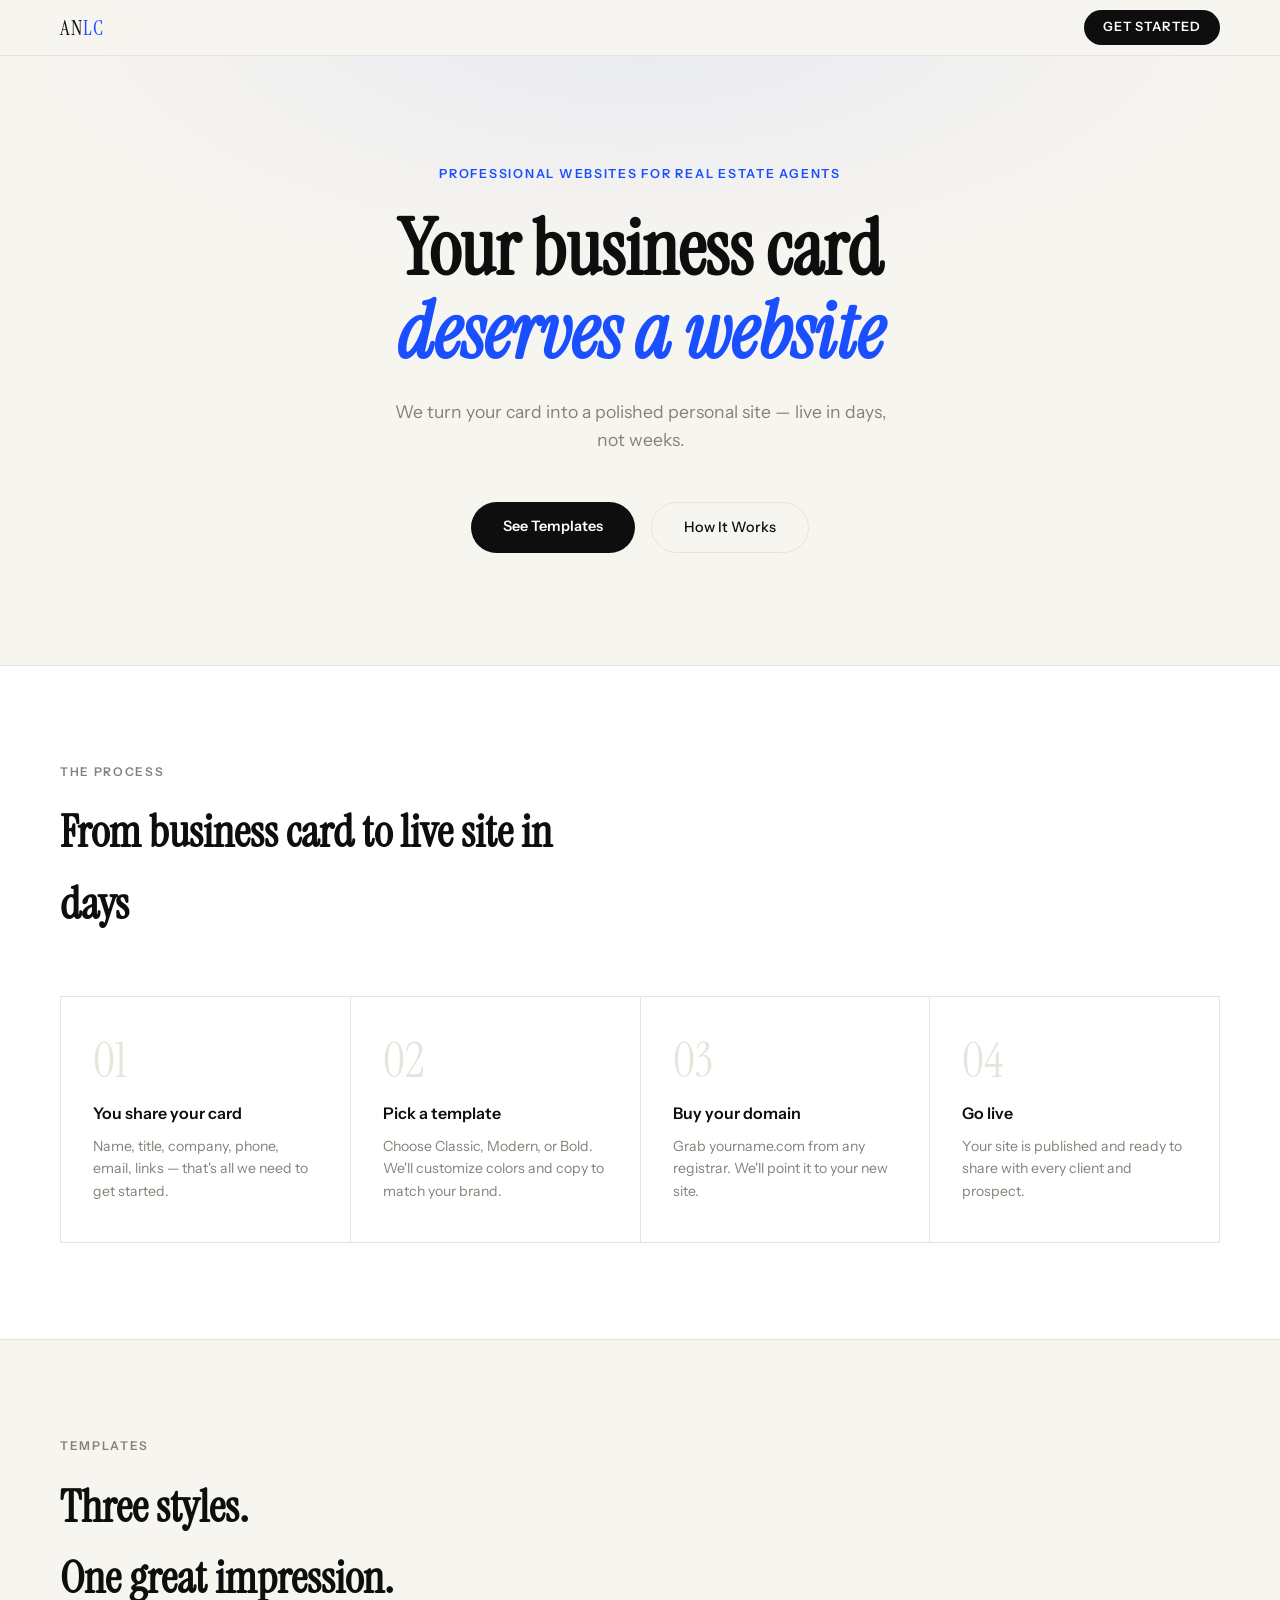
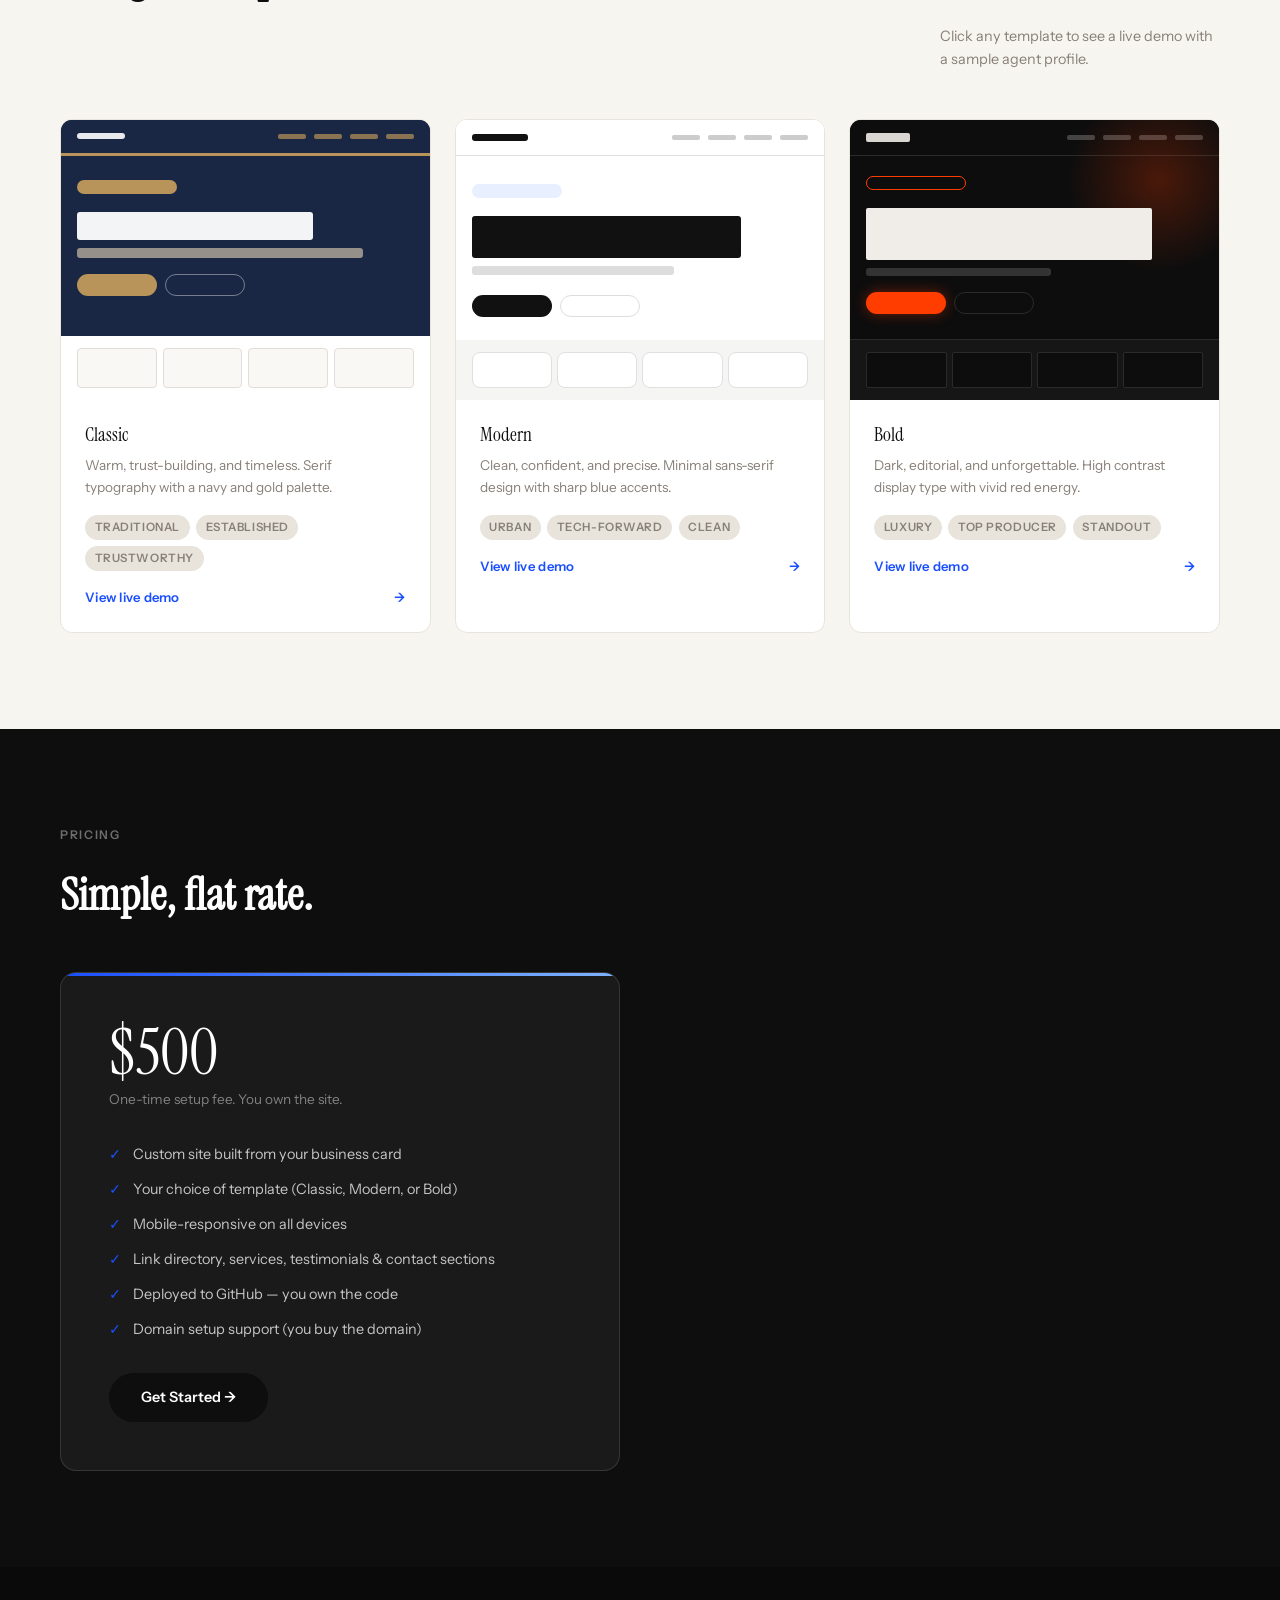
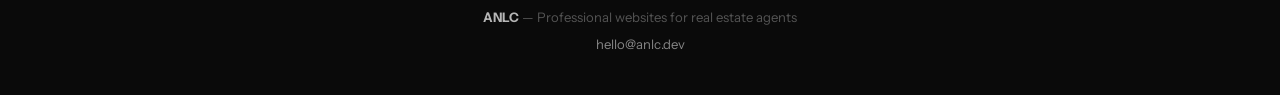
==== index.html @ 74a97481 "Add files via upload" ====
<!DOCTYPE html>
<html lang="en">
<head>
  <meta charset="UTF-8" />
  <meta name="viewport" content="width=device-width, initial-scale=1.0" />
  <title>ANLC — Professional Websites for Real Estate Agents</title>
  <link rel="preconnect" href="https://fonts.googleapis.com" />
  <link rel="stylesheet" href="https://fonts.googleapis.com/css2?family=Instrument+Serif:ital@0;1&family=Instrument+Sans:wght@400;500;600&display=swap" />
  <style>
    *, *::before, *::after { box-sizing: border-box; margin: 0; padding: 0; }
    html { scroll-behavior: smooth; }

    :root {
      --ink:     #0e0e0e;
      --paper:   #f7f5f0;
      --mid:     #e8e4dc;
      --muted:   #888078;
      --accent:  #1a4fff;
      --f-serif: 'Instrument Serif', Georgia, serif;
      --f-sans:  'Instrument Sans', system-ui, sans-serif;
      --max:     1160px;
    }

    body {
      background: var(--paper);
      color: var(--ink);
      font-family: var(--f-sans);
      font-size: 16px;
      line-height: 1.6;
    }

    /* ── NAV ─────────────────────────────────────────────── */
    nav {
      position: fixed; top: 0; left: 0; right: 0; z-index: 50;
      background: rgba(247,245,240,.92);
      backdrop-filter: blur(12px);
      border-bottom: 1px solid var(--mid);
      height: 56px;
      display: flex; align-items: center;
      padding: 0 2rem;
    }
    .nav-inner {
      max-width: var(--max); margin: 0 auto; width: 100%;
      display: flex; align-items: center; justify-content: space-between;
    }
    .logo {
      font-family: var(--f-serif);
      font-size: 1.3rem;
      letter-spacing: .04em;
      color: var(--ink);
    }
    .logo span { color: var(--accent); }
    .nav-cta {
      background: var(--ink);
      color: #fff;
      font-size: .8rem;
      font-weight: 600;
      letter-spacing: .06em;
      text-transform: uppercase;
      padding: .45rem 1.2rem;
      border-radius: 100px;
      text-decoration: none;
      transition: background .2s;
    }
    .nav-cta:hover { background: var(--accent); }

    /* ── HERO ────────────────────────────────────────────── */
    .hero {
      padding: 10rem 2rem 7rem;
      text-align: center;
      position: relative;
      overflow: hidden;
    }
    .hero::before {
      content: '';
      position: absolute; inset: 0;
      background:
        radial-gradient(ellipse 70% 60% at 50% 0%, rgba(26,79,255,.07) 0%, transparent 70%);
      pointer-events: none;
    }
    .hero-eyebrow {
      display: inline-block;
      font-size: .78rem;
      font-weight: 600;
      letter-spacing: .14em;
      text-transform: uppercase;
      color: var(--accent);
      margin-bottom: 1.5rem;
      opacity: 0;
      animation: fadeUp .6s .1s ease forwards;
    }
    .hero-headline {
      font-family: var(--f-serif);
      font-size: clamp(2.8rem, 6vw, 5.2rem);
      line-height: 1.08;
      color: var(--ink);
      max-width: 820px;
      margin: 0 auto 1.5rem;
      opacity: 0;
      animation: fadeUp .6s .2s ease forwards;
    }
    .hero-headline em {
      font-style: italic;
      color: var(--accent);
    }
    .hero-sub {
      font-size: 1.1rem;
      color: var(--muted);
      max-width: 500px;
      margin: 0 auto 3rem;
      font-weight: 400;
      opacity: 0;
      animation: fadeUp .6s .3s ease forwards;
    }
    .hero-actions {
      display: flex; gap: 1rem; justify-content: center; flex-wrap: wrap;
      opacity: 0;
      animation: fadeUp .6s .4s ease forwards;
    }
    .btn-primary {
      background: var(--ink); color: #fff;
      padding: .8rem 2rem;
      border-radius: 100px;
      font-size: .9rem; font-weight: 600;
      text-decoration: none;
      transition: background .2s, transform .2s;
    }
    .btn-primary:hover { background: var(--accent); transform: translateY(-1px); }
    .btn-ghost {
      border: 1.5px solid var(--mid); color: var(--ink);
      padding: .8rem 2rem;
      border-radius: 100px;
      font-size: .9rem; font-weight: 500;
      text-decoration: none;
      transition: border-color .2s;
    }
    .btn-ghost:hover { border-color: var(--ink); }

    /* ── HOW IT WORKS ────────────────────────────────────── */
    .how {
      padding: 6rem 2rem;
      background: #fff;
      border-top: 1px solid var(--mid);
      border-bottom: 1px solid var(--mid);
    }
    .how-inner {
      max-width: var(--max); margin: 0 auto;
    }
    .section-label {
      font-size: .75rem;
      font-weight: 600;
      letter-spacing: .14em;
      text-transform: uppercase;
      color: var(--muted);
      margin-bottom: 1rem;
    }
    .section-title {
      font-family: var(--f-serif);
      font-size: clamp(1.8rem, 3.5vw, 2.8rem);
      color: var(--ink);
      margin-bottom: 3.5rem;
      max-width: 540px;
    }
    .steps {
      display: grid;
      grid-template-columns: repeat(auto-fit, minmax(200px, 1fr));
      gap: 1px;
      background: var(--mid);
      border: 1px solid var(--mid);
    }
    .step {
      background: #fff;
      padding: 2.5rem 2rem;
    }
    .step-num {
      font-family: var(--f-serif);
      font-size: 3rem;
      color: var(--mid);
      line-height: 1;
      margin-bottom: 1rem;
    }
    .step-title {
      font-size: 1rem;
      font-weight: 600;
      color: var(--ink);
      margin-bottom: .5rem;
    }
    .step-desc { font-size: .88rem; color: var(--muted); }

    /* ── TEMPLATES ───────────────────────────────────────── */
    .templates {
      padding: 6rem 2rem;
    }
    .templates-inner { max-width: var(--max); margin: 0 auto; }
    .templates-header {
      display: flex;
      align-items: flex-end;
      justify-content: space-between;
      margin-bottom: 3rem;
      flex-wrap: wrap;
      gap: 1rem;
    }
    .template-grid {
      display: grid;
      grid-template-columns: repeat(3, 1fr);
      gap: 1.5rem;
    }

    .template-card {
      border-radius: 12px;
      overflow: hidden;
      border: 1px solid var(--mid);
      transition: transform .25s, box-shadow .25s;
      text-decoration: none;
      display: block;
      background: #fff;
    }
    .template-card:hover {
      transform: translateY(-6px);
      box-shadow: 0 16px 48px rgba(0,0,0,.1);
    }

    /* Preview thumbnails — CSS-generated mockups */
    .template-preview {
      height: 280px;
      position: relative;
      overflow: hidden;
    }

    /* CLASSIC preview */
    .preview-classic {
      background: #1a2744;
    }
    .preview-classic .p-nav {
      background: #1a2744;
      border-bottom: 3px solid #b8935a;
      height: 36px;
      display: flex; align-items: center; padding: 0 16px;
      gap: 12px;
    }
    .preview-classic .p-nav-dot { width: 48px; height: 6px; background: #fff; border-radius: 3px; opacity: .9; }
    .preview-classic .p-nav-links { display: flex; gap: 8px; margin-left: auto; }
    .preview-classic .p-nav-link { width: 28px; height: 5px; background: #b8935a; border-radius: 2px; opacity: .7; }
    .preview-classic .p-hero { padding: 24px 16px 16px; }
    .preview-classic .p-badge { background: #b8935a; display: inline-block; height: 14px; width: 100px; border-radius: 7px; margin-bottom: 10px; }
    .preview-classic .p-name { height: 28px; background: #fff; border-radius: 3px; width: 70%; margin-bottom: 8px; opacity: .95; }
    .preview-classic .p-tag { height: 10px; background: #e8d5b7; border-radius: 3px; width: 85%; opacity: .6; margin-bottom: 16px; }
    .preview-classic .p-btns { display: flex; gap: 8px; }
    .preview-classic .p-btn1 { height: 22px; width: 80px; background: #b8935a; border-radius: 11px; }
    .preview-classic .p-btn2 { height: 22px; width: 80px; border: 1.5px solid rgba(255,255,255,.4); border-radius: 11px; }
    .preview-classic .p-cards {
      position: absolute; bottom: 0; left: 0; right: 0;
      background: #fff;
      padding: 12px 16px;
      display: grid; grid-template-columns: repeat(4,1fr); gap: 6px;
    }
    .preview-classic .p-card { height: 40px; background: #faf8f4; border: 1px solid #e2ddd6; border-radius: 4px; }

    /* MODERN preview */
    .preview-modern { background: #fff; }
    .preview-modern .p-nav {
      background: rgba(255,255,255,.9);
      border-bottom: 1px solid #e0e0e0;
      height: 36px;
      display: flex; align-items: center; padding: 0 16px; gap: 12px;
    }
    .preview-modern .p-nav-dot { width: 56px; height: 7px; background: #111; border-radius: 3px; }
    .preview-modern .p-nav-links { display: flex; gap: 8px; margin-left: auto; }
    .preview-modern .p-nav-link { width: 28px; height: 5px; background: #ccc; border-radius: 2px; }
    .preview-modern .p-hero { padding: 28px 16px 16px; }
    .preview-modern .p-badge { background: #e8f0ff; display: inline-block; height: 14px; width: 90px; border-radius: 7px; margin-bottom: 10px; }
    .preview-modern .p-name { height: 42px; background: #111; border-radius: 3px; width: 80%; margin-bottom: 8px; }
    .preview-modern .p-tag { height: 9px; background: #ddd; border-radius: 3px; width: 60%; margin-bottom: 20px; }
    .preview-modern .p-btns { display: flex; gap: 8px; }
    .preview-modern .p-btn1 { height: 22px; width: 80px; background: #111; border-radius: 11px; }
    .preview-modern .p-btn2 { height: 22px; width: 80px; border: 1.5px solid #ddd; border-radius: 11px; }
    .preview-modern .p-cards {
      position: absolute; bottom: 0; left: 0; right: 0;
      background: #f5f5f3;
      padding: 12px 16px;
      display: grid; grid-template-columns: repeat(4,1fr); gap: 5px;
    }
    .preview-modern .p-card { height: 36px; background: #fff; border: 1px solid #e0e0e0; border-radius: 8px; }

    /* BOLD preview */
    .preview-bold { background: #0d0d0d; }
    .preview-bold .p-nav {
      background: #0d0d0d;
      border-bottom: 1px solid #2a2a2a;
      height: 36px;
      display: flex; align-items: center; padding: 0 16px; gap: 12px;
    }
    .preview-bold .p-nav-dot { width: 44px; height: 9px; background: #f0ede8; border-radius: 2px; opacity: .9; }
    .preview-bold .p-nav-links { display: flex; gap: 8px; margin-left: auto; }
    .preview-bold .p-nav-link { width: 28px; height: 5px; background: #444; border-radius: 2px; }
    .preview-bold .p-glow {
      position: absolute; top: -40px; right: -40px;
      width: 200px; height: 200px;
      background: radial-gradient(circle, rgba(255,61,0,.25) 0%, transparent 65%);
      pointer-events: none;
    }
    .preview-bold .p-hero { padding: 20px 16px 16px; position: relative; z-index: 1; }
    .preview-bold .p-badge { border: 1px solid #ff3d00; display: inline-block; height: 14px; width: 100px; border-radius: 7px; margin-bottom: 10px; }
    .preview-bold .p-name { height: 52px; background: #f0ede8; border-radius: 2px; width: 85%; margin-bottom: 8px; }
    .preview-bold .p-tag { height: 8px; background: #333; border-radius: 3px; width: 55%; margin-bottom: 16px; }
    .preview-bold .p-btns { display: flex; gap: 8px; }
    .preview-bold .p-btn1 { height: 22px; width: 80px; background: #ff3d00; border-radius: 11px; box-shadow: 0 0 14px rgba(255,61,0,.4); }
    .preview-bold .p-btn2 { height: 22px; width: 80px; border: 1px solid #2a2a2a; border-radius: 11px; }
    .preview-bold .p-cards {
      position: absolute; bottom: 0; left: 0; right: 0;
      background: #161616;
      border-top: 1px solid #2a2a2a;
      padding: 12px 16px;
      display: grid; grid-template-columns: repeat(4,1fr); gap: 5px;
    }
    .preview-bold .p-card { height: 36px; background: #0d0d0d; border: 1px solid #2a2a2a; border-radius: 2px; }

    /* Template card info */
    .template-info { padding: 1.25rem 1.5rem 1.5rem; }
    .template-name {
      font-family: var(--f-serif);
      font-size: 1.2rem;
      color: var(--ink);
      margin-bottom: .3rem;
    }
    .template-desc { font-size: .85rem; color: var(--muted); margin-bottom: 1rem; }
    .template-tags { display: flex; flex-wrap: wrap; gap: .4rem; }
    .tag {
      font-size: .72rem;
      font-weight: 600;
      letter-spacing: .05em;
      text-transform: uppercase;
      padding: .2rem .6rem;
      border-radius: 100px;
      background: var(--mid);
      color: var(--muted);
    }
    .template-link {
      display: flex; align-items: center; justify-content: space-between;
      margin-top: 1rem;
      font-size: .82rem;
      font-weight: 600;
      color: var(--accent);
      letter-spacing: .02em;
    }
    .template-link::after { content: '→'; }

    /* ── PRICING ─────────────────────────────────────────── */
    .pricing {
      padding: 6rem 2rem;
      background: var(--ink);
      color: #fff;
    }
    .pricing-inner { max-width: var(--max); margin: 0 auto; }
    .pricing-inner .section-label { color: rgba(255,255,255,.4); }
    .pricing-inner .section-title { color: #fff; }
    .pricing-card {
      background: rgba(255,255,255,.05);
      border: 1px solid rgba(255,255,255,.12);
      border-radius: 16px;
      padding: 3rem;
      max-width: 560px;
      position: relative;
      overflow: hidden;
    }
    .pricing-card::before {
      content: '';
      position: absolute; top: 0; left: 0; right: 0; height: 3px;
      background: linear-gradient(90deg, var(--accent), #7eb3ff);
    }
    .price-amount {
      font-family: var(--f-serif);
      font-size: 4rem;
      line-height: 1;
      margin-bottom: .25rem;
    }
    .price-note { font-size: .85rem; color: rgba(255,255,255,.45); margin-bottom: 2rem; }
    .price-includes {
      list-style: none;
      display: flex; flex-direction: column; gap: .75rem;
      margin-bottom: 2rem;
    }
    .price-includes li {
      font-size: .9rem;
      color: rgba(255,255,255,.75);
      padding-left: 1.5rem;
      position: relative;
    }
    .price-includes li::before {
      content: '✓';
      position: absolute; left: 0;
      color: var(--accent);
      font-weight: 700;
    }

    /* ── FOOTER ──────────────────────────────────────────── */
    footer {
      background: #0a0a0a;
      padding: 2.5rem 2rem;
      text-align: center;
      font-size: .82rem;
      color: rgba(255,255,255,.3);
    }
    footer a { color: rgba(255,255,255,.5); text-decoration: none; }
    footer a:hover { color: #fff; }

    /* ── ANIMATIONS ──────────────────────────────────────── */
    @keyframes fadeUp {
      from { opacity: 0; transform: translateY(20px); }
      to   { opacity: 1; transform: translateY(0); }
    }

    /* ── RESPONSIVE ──────────────────────────────────────── */
    @media (max-width: 900px) {
      .template-grid { grid-template-columns: 1fr; max-width: 480px; margin: 0 auto; }
    }
    @media (max-width: 600px) {
      .hero { padding: 8rem 1.5rem 5rem; }
      .templates-header { flex-direction: column; align-items: flex-start; }
      .pricing-card { padding: 2rem 1.5rem; }
    }
  </style>
</head>
<body>

  <!-- NAV -->
  <nav>
    <div class="nav-inner">
      <span class="logo">AN<span>LC</span></span>
      <a href="#contact" class="nav-cta">Get Started</a>
    </div>
  </nav>

  <!-- HERO -->
  <section class="hero">
    <p class="hero-eyebrow">Professional websites for real estate agents</p>
    <h1 class="hero-headline">Your business card<br/><em>deserves a website</em></h1>
    <p class="hero-sub">We turn your card into a polished personal site — live in days, not weeks.</p>
    <div class="hero-actions">
      <a href="#templates" class="btn-primary">See Templates</a>
      <a href="#how" class="btn-ghost">How It Works</a>
    </div>
  </section>

  <!-- HOW IT WORKS -->
  <section class="how" id="how">
    <div class="how-inner">
      <p class="section-label">The Process</p>
      <h2 class="section-title">From business card to live site in days</h2>
      <div class="steps">
        <div class="step">
          <div class="step-num">01</div>
          <div class="step-title">You share your card</div>
          <p class="step-desc">Name, title, company, phone, email, links — that's all we need to get started.</p>
        </div>
        <div class="step">
          <div class="step-num">02</div>
          <div class="step-title">Pick a template</div>
          <p class="step-desc">Choose Classic, Modern, or Bold. We'll customize colors and copy to match your brand.</p>
        </div>
        <div class="step">
          <div class="step-num">03</div>
          <div class="step-title">Buy your domain</div>
          <p class="step-desc">Grab yourname.com from any registrar. We'll point it to your new site.</p>
        </div>
        <div class="step">
          <div class="step-num">04</div>
          <div class="step-title">Go live</div>
          <p class="step-desc">Your site is published and ready to share with every client and prospect.</p>
        </div>
      </div>
    </div>
  </section>

  <!-- TEMPLATES -->
  <section class="templates" id="templates">
    <div class="templates-inner">
      <div class="templates-header">
        <div>
          <p class="section-label">Templates</p>
          <h2 class="section-title">Three styles.<br/>One great impression.</h2>
        </div>
        <p style="color:var(--muted);font-size:.9rem;max-width:280px">Click any template to see a live demo with a sample agent profile.</p>
      </div>

      <div class="template-grid">

        <!-- CLASSIC -->
        <a href="./classic/" class="template-card" target="_blank">
          <div class="template-preview preview-classic">
            <div class="p-nav">
              <div class="p-nav-dot"></div>
              <div class="p-nav-links">
                <div class="p-nav-link"></div>
                <div class="p-nav-link"></div>
                <div class="p-nav-link"></div>
                <div class="p-nav-link"></div>
              </div>
            </div>
            <div class="p-hero">
              <div class="p-badge"></div>
              <div class="p-name"></div>
              <div class="p-tag"></div>
              <div class="p-btns">
                <div class="p-btn1"></div>
                <div class="p-btn2"></div>
              </div>
            </div>
            <div class="p-cards">
              <div class="p-card"></div>
              <div class="p-card"></div>
              <div class="p-card"></div>
              <div class="p-card"></div>
            </div>
          </div>
          <div class="template-info">
            <div class="template-name">Classic</div>
            <p class="template-desc">Warm, trust-building, and timeless. Serif typography with a navy and gold palette.</p>
            <div class="template-tags">
              <span class="tag">Traditional</span>
              <span class="tag">Established</span>
              <span class="tag">Trustworthy</span>
            </div>
            <div class="template-link">View live demo</div>
          </div>
        </a>

        <!-- MODERN -->
        <a href="./modern/" class="template-card" target="_blank">
          <div class="template-preview preview-modern">
            <div class="p-nav">
              <div class="p-nav-dot"></div>
              <div class="p-nav-links">
                <div class="p-nav-link"></div>
                <div class="p-nav-link"></div>
                <div class="p-nav-link"></div>
                <div class="p-nav-link"></div>
              </div>
            </div>
            <div class="p-hero">
              <div class="p-badge"></div>
              <div class="p-name"></div>
              <div class="p-tag"></div>
              <div class="p-btns">
                <div class="p-btn1"></div>
                <div class="p-btn2"></div>
              </div>
            </div>
            <div class="p-cards">
              <div class="p-card"></div>
              <div class="p-card"></div>
              <div class="p-card"></div>
              <div class="p-card"></div>
            </div>
          </div>
          <div class="template-info">
            <div class="template-name">Modern</div>
            <p class="template-desc">Clean, confident, and precise. Minimal sans-serif design with sharp blue accents.</p>
            <div class="template-tags">
              <span class="tag">Urban</span>
              <span class="tag">Tech-forward</span>
              <span class="tag">Clean</span>
            </div>
            <div class="template-link">View live demo</div>
          </div>
        </a>

        <!-- BOLD -->
        <a href="./bold/" class="template-card" target="_blank">
          <div class="template-preview preview-bold">
            <div class="p-nav">
              <div class="p-nav-dot"></div>
              <div class="p-nav-links">
                <div class="p-nav-link"></div>
                <div class="p-nav-link"></div>
                <div class="p-nav-link"></div>
                <div class="p-nav-link"></div>
              </div>
            </div>
            <div class="p-glow"></div>
            <div class="p-hero">
              <div class="p-badge"></div>
              <div class="p-name"></div>
              <div class="p-tag"></div>
              <div class="p-btns">
                <div class="p-btn1"></div>
                <div class="p-btn2"></div>
              </div>
            </div>
            <div class="p-cards">
              <div class="p-card"></div>
              <div class="p-card"></div>
              <div class="p-card"></div>
              <div class="p-card"></div>
            </div>
          </div>
          <div class="template-info">
            <div class="template-name">Bold</div>
            <p class="template-desc">Dark, editorial, and unforgettable. High contrast display type with vivid red energy.</p>
            <div class="template-tags">
              <span class="tag">Luxury</span>
              <span class="tag">Top Producer</span>
              <span class="tag">Standout</span>
            </div>
            <div class="template-link">View live demo</div>
          </div>
        </a>

      </div>
    </div>
  </section>

  <!-- PRICING -->
  <section class="pricing" id="pricing">
    <div class="pricing-inner">
      <p class="section-label">Pricing</p>
      <h2 class="section-title" style="color:#fff;margin-bottom:2.5rem">Simple, flat rate.</h2>
      <div class="pricing-card">
        <div class="price-amount">$500</div>
        <p class="price-note">One-time setup fee. You own the site.</p>
        <ul class="price-includes">
          <li>Custom site built from your business card</li>
          <li>Your choice of template (Classic, Modern, or Bold)</li>
          <li>Mobile-responsive on all devices</li>
          <li>Link directory, services, testimonials & contact sections</li>
          <li>Deployed to GitHub — you own the code</li>
          <li>Domain setup support (you buy the domain)</li>
        </ul>
        <a href="mailto:hello@anlc.dev" class="btn-primary" style="display:inline-block">Get Started →</a>
      </div>
    </div>
  </section>

  <!-- FOOTER -->
  <footer id="contact">
    <p style="margin-bottom:.4rem">
      <strong style="color:rgba(255,255,255,.7)">ANLC</strong> — Professional websites for real estate agents
    </p>
    <p><a href="mailto:hello@anlc.dev">hello@anlc.dev</a></p>
  </footer>

</body>
</html>
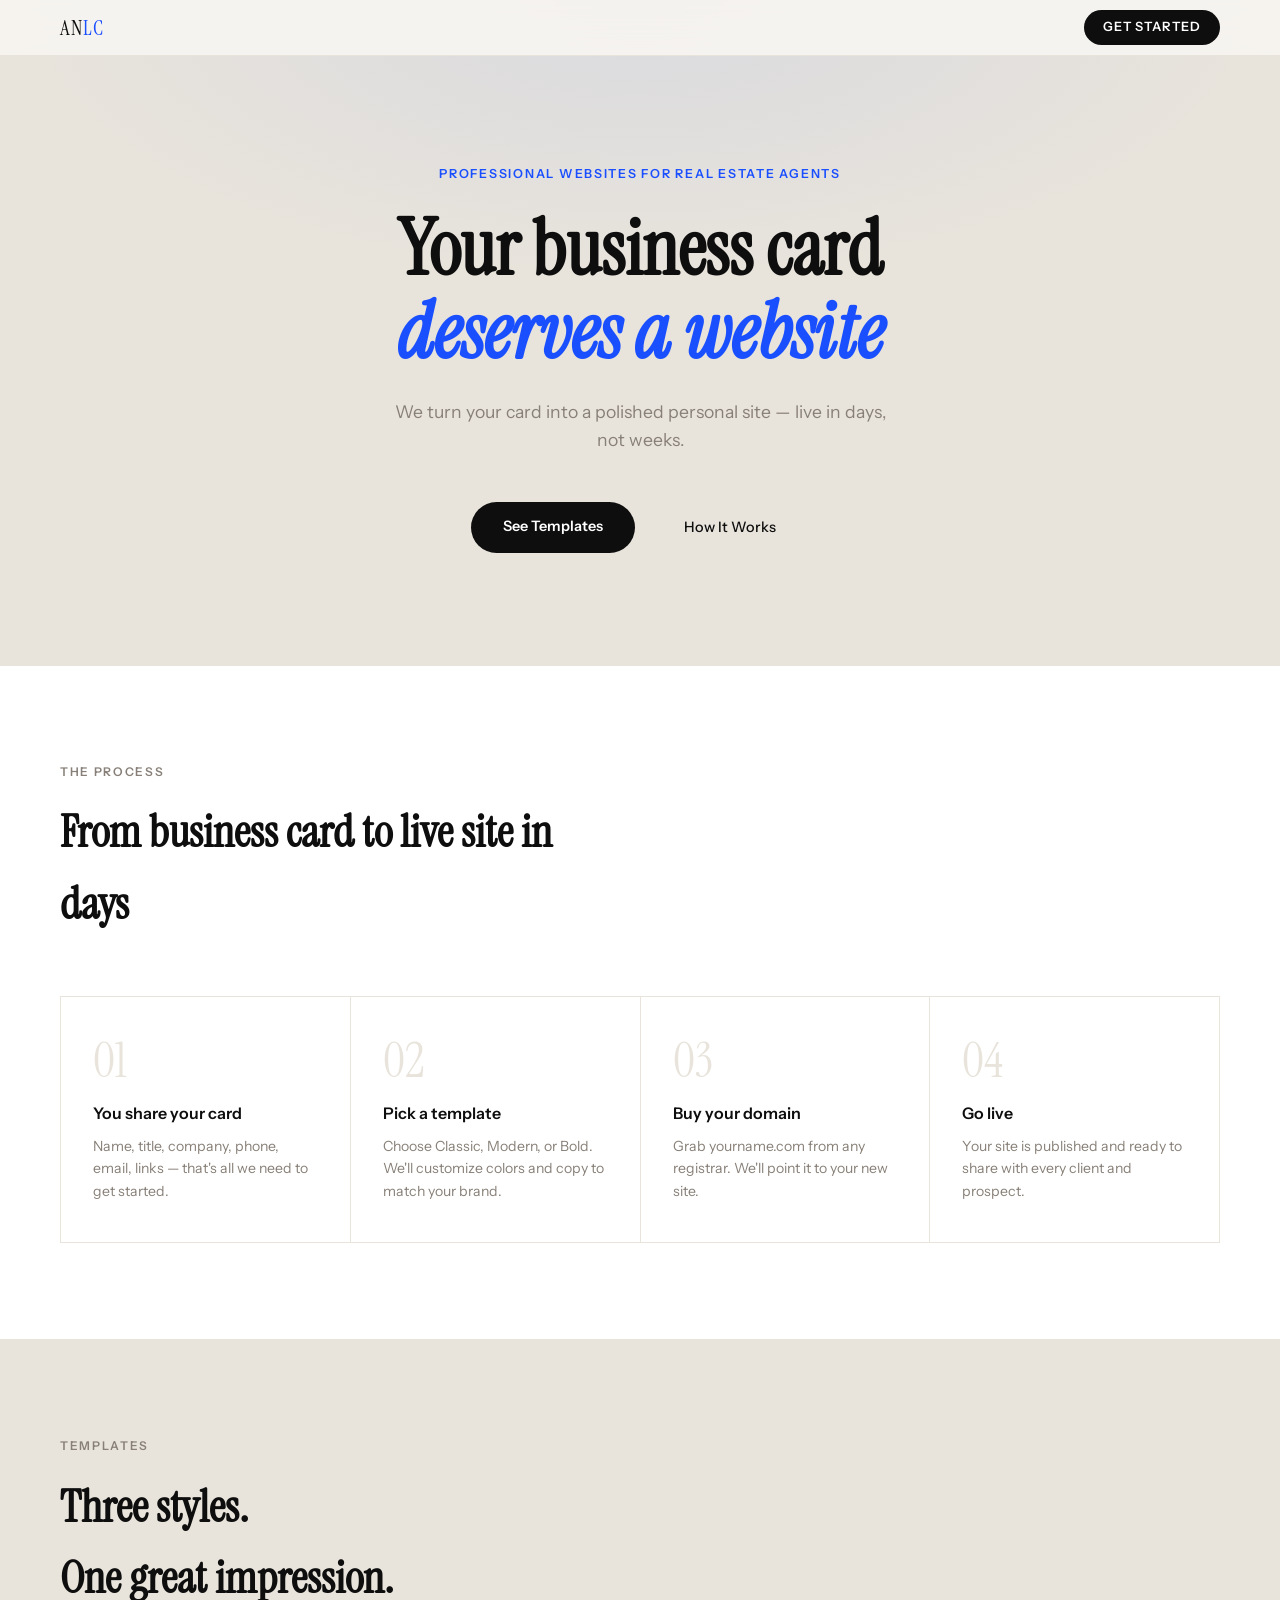
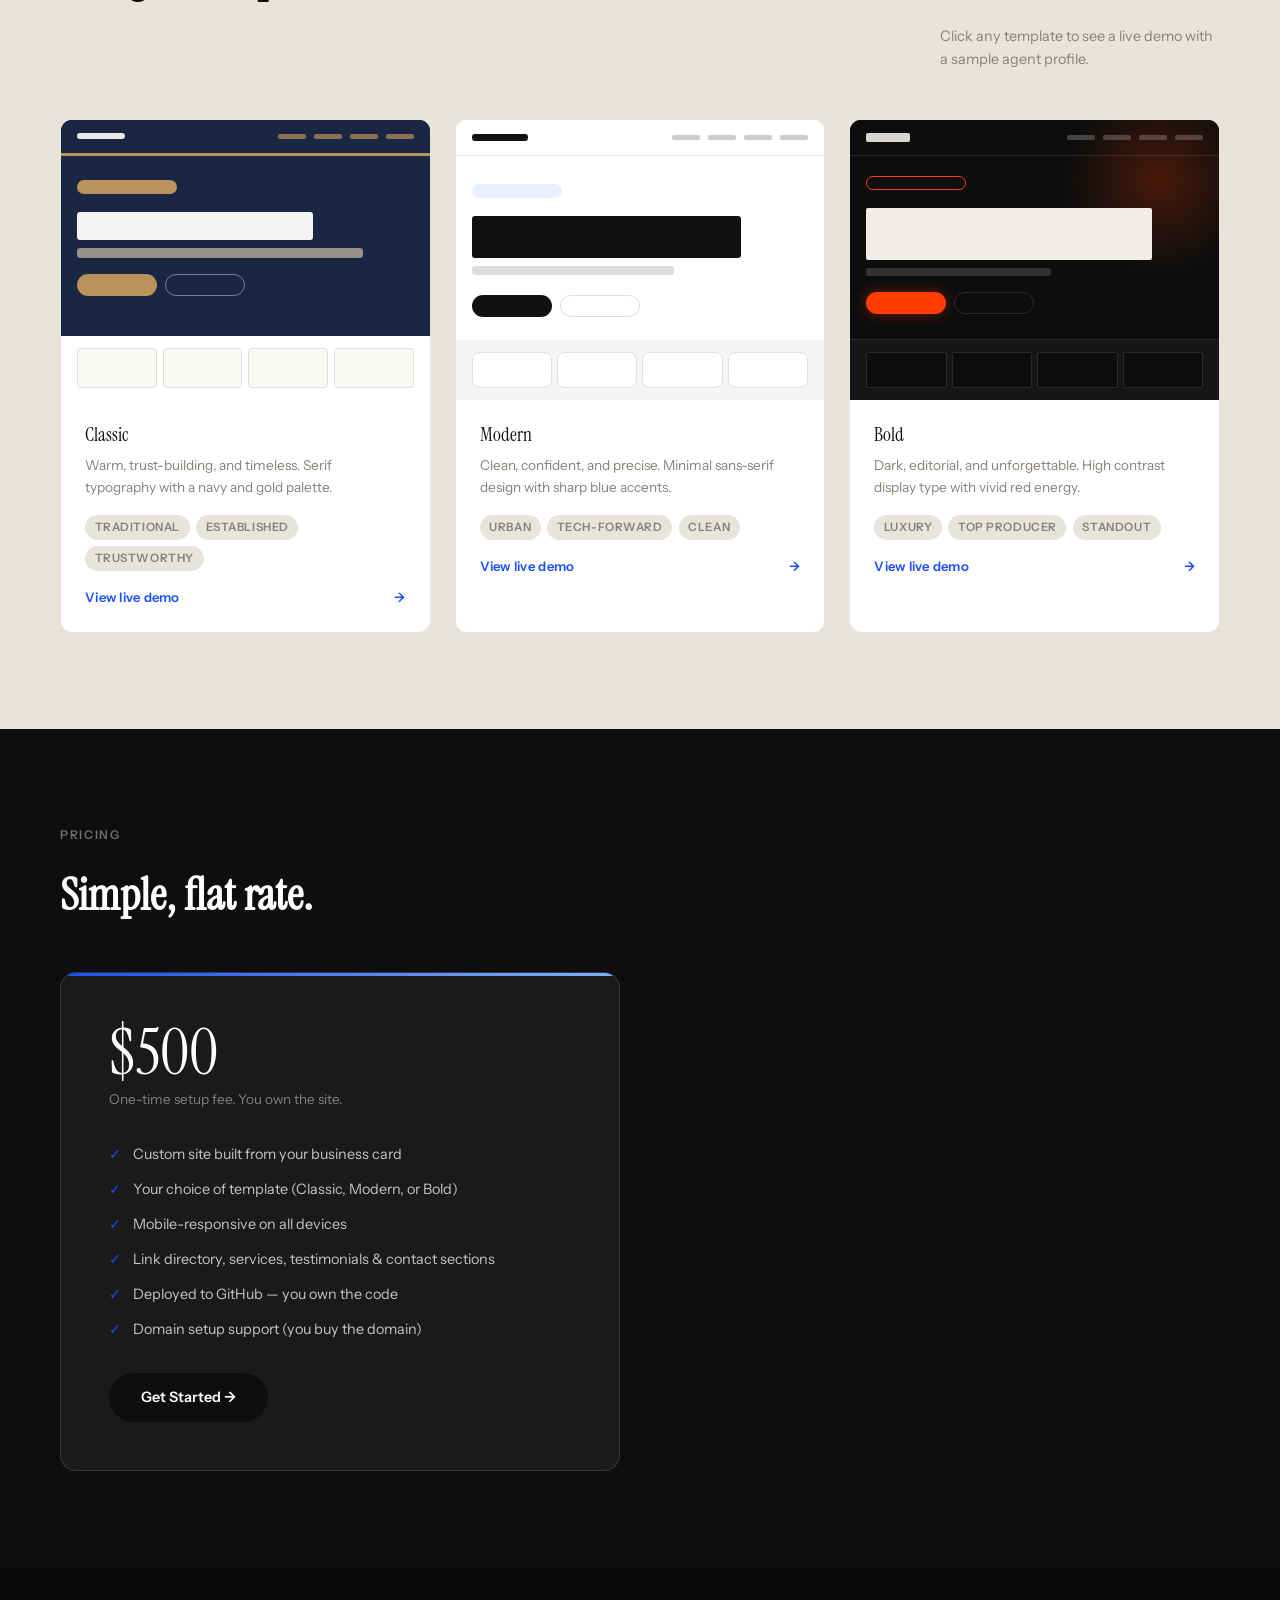
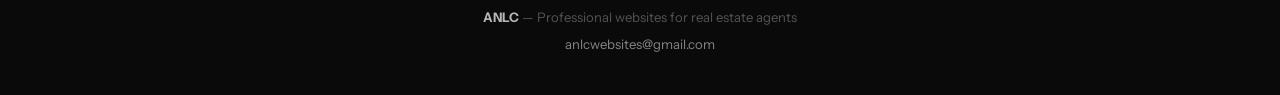
==== commit 5bb29c5d: "Update index.html" ====
--- a/index.html
+++ b/index.html
@@ -2,6 +2,7 @@
 <html lang="en">
 <head>
   <meta charset="UTF-8" />
+<link rel="icon" href="favicon.png" type="image/png" />
   <meta name="viewport" content="width=device-width, initial-scale=1.0" />
   <title>ANLC — Professional Websites for Real Estate Agents</title>
   <link rel="preconnect" href="https://fonts.googleapis.com" />
@@ -12,7 +13,7 @@
 
     :root {
       --ink:     #0e0e0e;
-      --paper:   #f7f5f0;
+      --paper: #e8e4dc;
       --mid:     #e8e4dc;
       --muted:   #888078;
       --accent:  #1a4fff;
@@ -427,7 +428,7 @@
   <nav>
     <div class="nav-inner">
       <span class="logo">AN<span>LC</span></span>
-      <a href="#contact" class="nav-cta">Get Started</a>
+      <a href="https://docs.google.com/forms/d/e/1FAIpQLSc2nTvF0Hm6U1TiB1kS05uPXI6qzrnJtPU-JEfVSeDwCHO5rw/viewform?usp=publish-editor" target="_blank" class="nav-cta">Get Started</a>
     </div>
   </nav>
 
@@ -626,7 +627,7 @@
           <li>Deployed to GitHub — you own the code</li>
           <li>Domain setup support (you buy the domain)</li>
         </ul>
-        <a href="mailto:hello@anlc.dev" class="btn-primary" style="display:inline-block">Get Started →</a>
+        <a href="https://docs.google.com/forms/d/e/1FAIpQLSc2nTvF0Hm6U1TiB1kS05uPXI6qzrnJtPU-JEfVSeDwCHO5rw/viewform?usp=publish-editor" target="_blank" class="btn-primary" style="display:inline-block">Get Started →</a>
       </div>
     </div>
   </section>
@@ -636,7 +637,7 @@
     <p style="margin-bottom:.4rem">
       <strong style="color:rgba(255,255,255,.7)">ANLC</strong> — Professional websites for real estate agents
     </p>
-    <p><a href="mailto:hello@anlc.dev">hello@anlc.dev</a></p>
+    <p><a href="mailto:anlcwebsites@gmail.com">anlcwebsites@gmail.com</a></p>
   </footer>
 
 </body>
